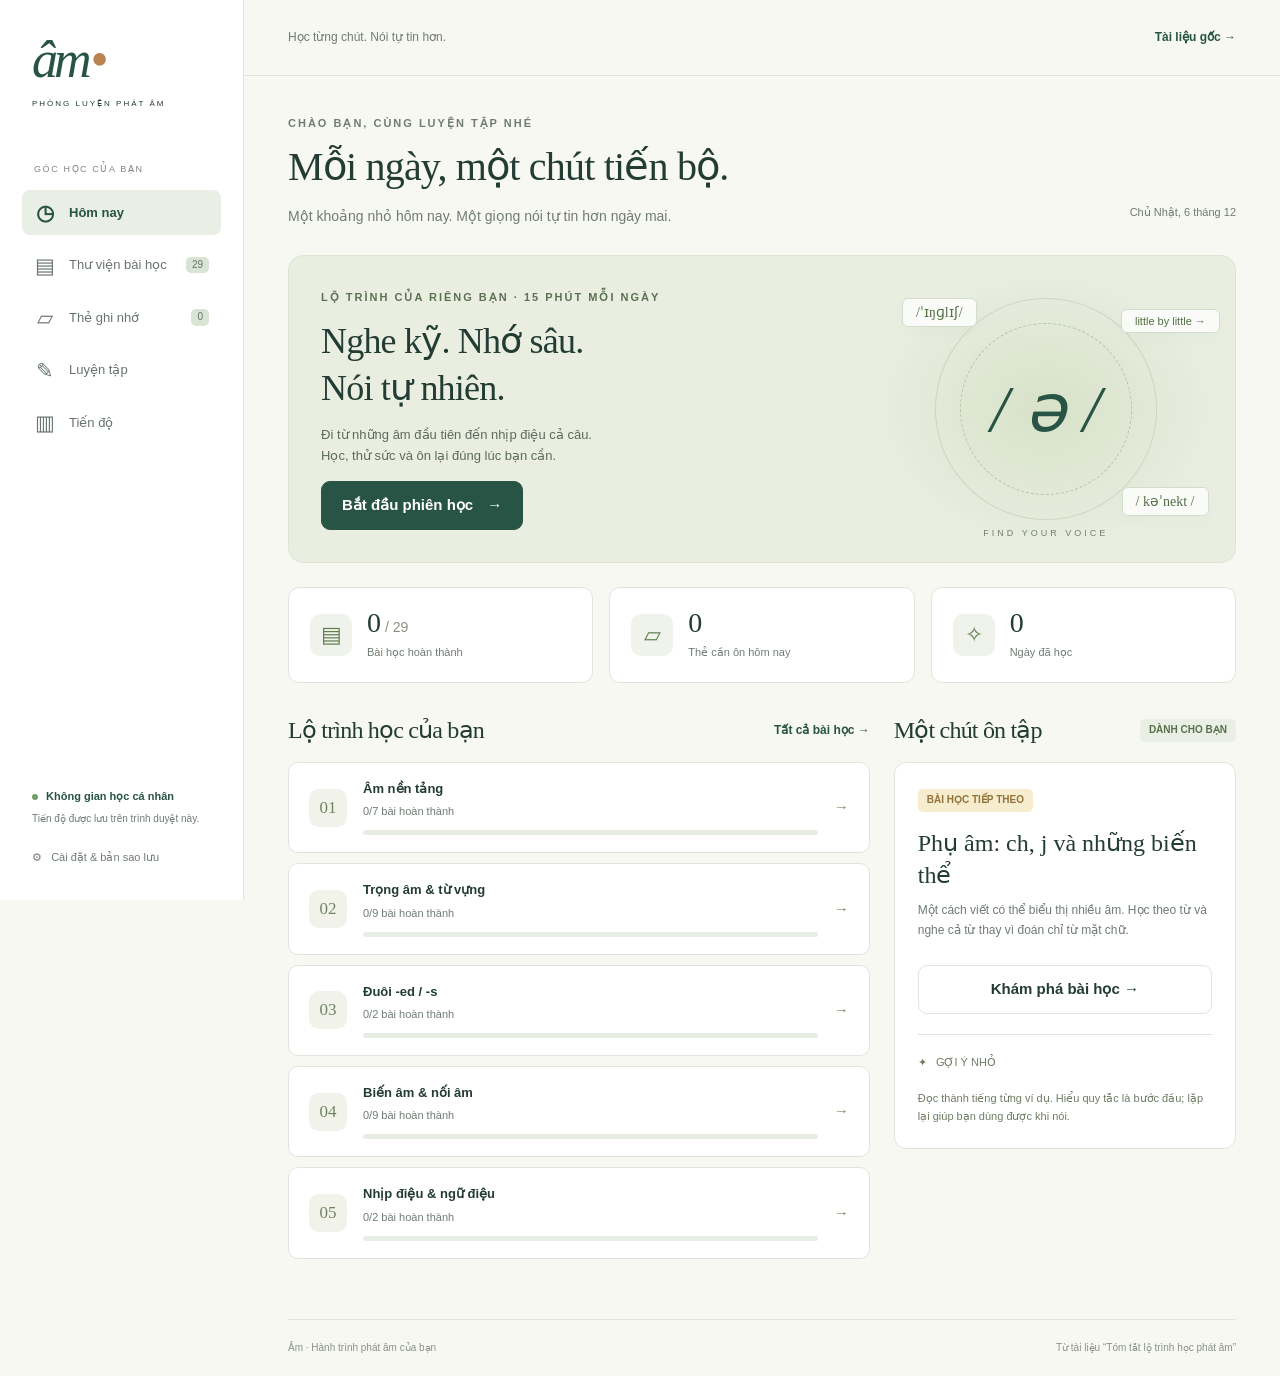
==== index.html @ 08840628 "Initial commit: pronunciation review app" ====
<!doctype html>
<html lang="vi">
<head>
<meta charset="UTF-8"><meta name="viewport" content="width=device-width, initial-scale=1">
<meta name="theme-color" content="#234d40"><meta name="description" content="Ôn tập phát âm tiếng Anh từ tài liệu của bạn: bài học, thẻ ghi nhớ, kiểm tra và lịch ôn cá nhân.">
<title>Âm · Phòng luyện phát âm</title>
<link rel="stylesheet" href="styles.css">
<script src="content.js" defer></script><script src="core.js" defer></script><script src="app.js" defer></script>
</head>
<body>
<a class="skip" href="#main">Đến nội dung chính</a>
<aside class="sidebar">
<a class="brand" href="#home" aria-label="Âm, trang chủ"><span class="brand-mark">âm<span>•</span></span><span class="brand-caption">PHÒNG LUYỆN PHÁT ÂM</span></a>
<div class="sidebar-label">GÓC HỌC CỦA BẠN</div>
<nav aria-label="Điều hướng chính">
<a href="#home" data-nav="home"><span aria-hidden="true">◷</span> Hôm nay</a>
<a href="#lessons" data-nav="lessons"><span aria-hidden="true">▤</span> Thư viện bài học <small id="lesson-count"></small></a>
<a href="#review" data-nav="review"><span aria-hidden="true">▱</span> Thẻ ghi nhớ <small id="due-count"></small></a>
<a href="#quiz" data-nav="quiz"><span aria-hidden="true">✎</span> Luyện tập</a>
<a href="#progress" data-nav="progress"><span aria-hidden="true">▥</span> Tiến độ</a>
<a class="mobile-only" href="#settings" data-nav="settings"><span aria-hidden="true">⚙</span> Cài đặt</a>
</nav>
<div class="sidebar-bottom"><div class="local-badge"><i></i> Không gian học cá nhân</div><p>Tiến độ được lưu trên trình duyệt này.</p><a href="#settings" data-nav="settings">⚙ &nbsp; Cài đặt & bản sao lưu</a></div>
</aside>
<div class="workspace">
<header class="topbar"><span>Học từng chút. Nói tự tin hơn.</span><a href="assets/source.pdf" target="_blank" rel="noopener">Tài liệu gốc <span aria-hidden="true">→</span></a></header>
<main id="main" tabindex="-1"></main>
<footer>Âm · Hành trình phát âm của bạn <span>Từ tài liệu “Tóm tắt lộ trình học phát âm”</span></footer>
</div>
<div id="toast" role="status" aria-live="polite"></div>
<dialog id="confirm-dialog"><form method="dialog"><h2 id="confirm-title">Xác nhận</h2><p id="confirm-text"></p><div class="actions"><button value="cancel">Hủy</button><button class="primary" value="confirm">Xác nhận</button></div></form></dialog>
<noscript>Hãy bật JavaScript để sử dụng bài học và lưu tiến độ.</noscript>
</body></html>
---- styles.css ----
:root{--paper:#f7f8f2;--white:#fff;--ink:#233c34;--muted:#707c73;--green:#285445;--pale:#e9efe4;--line:#e1e6dc;--orange:#b76e43;--yellow:#f6edcf;--red:#9b3d32;--shadow:0 7px 25px #233c3405}*{box-sizing:border-box}body{margin:0;color:var(--ink);background:var(--paper);font:15px/1.65 -apple-system,BlinkMacSystemFont,"Segoe UI",Arial,sans-serif}a{color:inherit;text-decoration:none}button,input,select{font:inherit}button,a,input,select{touch-action:manipulation}button{border:1px solid var(--line);padding:10px 17px;border-radius:9px;background:white;color:var(--ink);cursor:pointer;transition:background .15s,transform .15s}button:hover{background:var(--pale)}button:disabled{opacity:.55;cursor:default}button.primary,.button.primary{background:var(--green);color:white;border-color:var(--green)}button.primary:hover,.button.primary:hover{background:#183e30}a.button{display:inline-flex;align-items:center;justify-content:center;gap:14px;padding:11px 20px;border:1px solid var(--line);border-radius:9px;background:white;font-weight:600}button:focus-visible,a:focus-visible,input:focus-visible,select:focus-visible,summary:focus-visible{outline:3px solid #b9833d;outline-offset:4px}h1,h2,h3,p{margin-top:0}h1,h2{font-family:Georgia,"Times New Roman",serif;font-weight:400;letter-spacing:-.8px}h1{font-size:40px;line-height:1.25;margin-bottom:13px}h2{font-size:27px;line-height:1.3}h3{font-size:17px;line-height:1.4}p{margin-bottom:14px}.muted{color:var(--muted)}.eyebrow{font-size:11px;font-weight:700;letter-spacing:2px;color:var(--muted)}.sidebar{width:244px;position:fixed;inset:0 auto 0 0;background:#fff;border-right:1px solid var(--line);padding:34px 22px;display:flex;flex-direction:column;z-index:10}.brand{display:block;margin:0 10px 52px}.brand-mark{font:italic 52px/1 Georgia,serif;letter-spacing:-4px;color:var(--green)}.brand-mark>span{color:#b88251;font-style:normal;margin-left:3px}.brand-caption{display:block;font-size:8px;letter-spacing:2px;margin-top:11px}.sidebar-label{font-size:9px;letter-spacing:1.6px;color:#80887f;margin:0 12px 13px}nav{display:grid;gap:7px}nav a{display:flex;align-items:center;gap:13px;padding:12px;border-radius:8px;font-size:13px;color:#68746c}nav a>span{font-size:21px;line-height:1;width:22px;text-align:center}nav a.active{background:var(--pale);color:var(--green);font-weight:650}nav small{margin-left:auto;background:#d9e4d4;border-radius:5px;padding:0 6px;font-size:10px}.sidebar-bottom{margin-top:auto;font-size:11px;color:var(--muted);padding:20px 10px 0}.local-badge{font-weight:600;color:var(--green)}.local-badge i{display:inline-block;background:#729e68;width:6px;height:6px;border-radius:50%;margin-right:5px}.sidebar-bottom p{font-size:10px;margin:6px 0 20px}.workspace{margin-left:244px}.topbar{height:76px;border-bottom:1px solid var(--line);display:flex;justify-content:space-between;align-items:center;padding:0 44px;font-size:12px;color:var(--muted)}.topbar a{color:var(--green);font-weight:600}main{max-width:1280px;margin:auto;padding:38px 44px 60px;min-height:calc(100vh - 145px)}.page-head{display:flex;align-items:end;justify-content:space-between;gap:20px;margin-bottom:27px}.page-head p{margin-bottom:0;font-size:14px}.date{font-size:11px;color:var(--muted);white-space:nowrap;padding-bottom:7px}.hero{background:#e9eee1;border:1px solid #dde5d3;border-radius:15px;display:grid;grid-template-columns:1.5fr 1fr;overflow:hidden;position:relative;margin-bottom:24px}.hero-copy{padding:32px}.hero-copy h2{font-size:36px;margin:12px 0}.hero-copy p{max-width:430px;font-size:13px;color:#5c6b5b}.hero .eyebrow{color:#5c7152}.hero-art{display:flex;align-items:center;justify-content:center;position:relative;min-height:260px;background:radial-gradient(ellipse,#d7e2c8 0,transparent 65%)}.orbit{position:absolute;width:222px;height:222px;border:1px solid #b4c4a580;border-radius:50%;transform:rotate(-15deg)}.orbit:before{content:"";position:absolute;inset:24px;border:1px dashed #b4c4a5;border-radius:50%}.phonetic{font:italic 66px Georgia,serif;color:var(--green);position:relative}.art-tag{position:absolute;padding:5px 13px;background:#ffffffc9;border:1px solid #d3ddcb;border-radius:6px;color:#527044;font:14px Georgia;box-shadow:0 6px 15px #39522f06}.art-tag.one{top:42px;left:12%}.art-tag.two{bottom:46px;right:7%}.art-tag.three{top:53px;right:4%;font-family:inherit;font-size:11px}.hero-art small{position:absolute;bottom:21px;font-size:9px;letter-spacing:3px;color:#738366}.stats{display:grid;grid-template-columns:repeat(3,1fr);gap:16px;margin-bottom:32px}.stat{background:#fff;border:1px solid var(--line);border-radius:11px;padding:18px 21px;display:flex;gap:15px;align-items:center}.stat-icon{border-radius:10px;background:#f0f3eb;width:42px;height:42px;display:grid;place-items:center;font-size:22px;color:#637f52}.stat strong{font:28px Georgia;display:block;line-height:1.2}.stat small{font-size:11px;color:var(--muted)}.two-col{display:grid;grid-template-columns:minmax(0,1.7fr) minmax(260px,1fr);gap:24px}.section-head{display:flex;justify-content:space-between;align-items:center;margin-bottom:16px;gap:15px}.section-head h2{font-size:24px;margin:0}.text-link{color:var(--green);font-size:12px;font-weight:600}.path-list{display:grid;gap:10px}.path-item{background:white;border:1px solid var(--line);padding:17px 20px;border-radius:10px;display:flex;align-items:center;gap:16px}.path-item:hover{border-color:#9caf8d}.path-no{width:38px;height:38px;border-radius:10px;display:grid;place-items:center;background:#f1f3eb;color:#718363;font:17px Georgia;flex-shrink:0}.path-item h3{font-size:13px;margin:0 0 4px}.path-item p{margin:0;color:var(--muted);font-size:11px}.path-item .arrow{margin-left:auto;color:#78916b}.progress-line{height:5px;border-radius:5px;background:#e8ede3;overflow:hidden;margin-top:10px}.progress-line>div{height:100%;background:#6e8b60;border-radius:5px}.daily-card{background:#fff;border:1px solid var(--line);border-radius:12px;padding:23px}.daily-card .chip{background:var(--yellow);color:#93713b}.daily-card h3{font:24px/1.35 Georgia;margin:15px 0 10px}.daily-card p{font-size:12px;color:var(--muted)}.daily-card .button{width:100%;margin-top:10px}.little-tip{border-top:1px solid var(--line);margin-top:20px;padding-top:18px;color:#6f7c64;font-size:11px}.chapter-label{font-size:10px;letter-spacing:1.5px;color:var(--muted);text-transform:uppercase;margin:26px 0 12px}.chip{display:inline-block;border-radius:5px;padding:3px 9px;font-size:10px;background:var(--pale);color:#587149;font-weight:600}.toolbar{display:flex;gap:12px;flex-wrap:wrap;margin:23px 0}input[type=search]{flex:1;min-width:180px}input,select{background:#fff;border:1px solid var(--line);border-radius:8px;color:var(--ink);padding:11px 13px;max-width:100%}.lesson-grid{display:grid;grid-template-columns:repeat(3,minmax(0,1fr));gap:16px}.lesson-card{display:flex;flex-direction:column;background:#fff;border:1px solid var(--line);border-radius:12px;padding:22px;box-shadow:var(--shadow)}.lesson-card:hover{border-color:#9caf8d}.lesson-card h3{margin:16px 0 9px;font-size:16px}.lesson-card p{font-size:12px;color:var(--muted);flex:1}.lesson-card .card-bottom{display:flex;justify-content:space-between;font-size:10px;color:#6d7c60;border-top:1px solid #eef0e9;padding-top:13px;margin-top:7px}.back{font-size:12px;display:inline-block;color:var(--green);margin-bottom:20px}.lesson-layout{display:grid;grid-template-columns:minmax(0,1fr) 255px;gap:25px}.panel{background:white;padding:26px;border:1px solid var(--line);border-radius:12px;margin-bottom:20px}.panel h2{font-size:24px;margin-bottom:17px}.rules{padding:0;list-style:none;counter-reset:rules}.rules li{padding:12px 0 12px 41px;position:relative;border-bottom:1px solid #eef1e9;font-size:14px}.rules li:before{counter-increment:rules;content:counter(rules,decimal-leading-zero);position:absolute;left:0;top:13px;font:17px Georgia;color:#799069}.rules li:last-child{border:0}.note{background:#f8f3e6;border:1px solid #eae0c7;border-radius:9px;padding:16px 19px;font-size:12px;line-height:1.8;margin:18px 0}.note strong{display:block;color:#8b6c3d;margin-bottom:4px}.examples{display:grid;grid-template-columns:1fr 1fr;gap:12px}.example{background:#f7f8f3;border:1px solid #e7eadf;border-radius:9px;padding:15px;position:relative}.example .word{display:block;font:21px Georgia;margin-right:38px;overflow-wrap:anywhere}.example .ipa{font-size:13px;color:#678450;display:block;margin:5px 0}.example p{font-size:11px;margin:8px 0 0;color:var(--muted)}.listen{padding:5px 9px;font-size:13px;position:absolute;top:13px;right:12px;border-color:#dce5d4}.sticky{position:sticky;top:25px;align-self:start}.side-meta{font-size:12px;line-height:1.8}.side-meta .button,.side-meta button{width:100%;margin-top:12px}.actions{display:flex;gap:10px;align-items:center;flex-wrap:wrap}.source-text{white-space:pre-wrap;max-height:400px;overflow:auto;font:12px/1.8 ui-monospace,monospace;background:#f7f8f3;border-radius:8px;padding:16px}.source summary{cursor:pointer;font-size:13px;font-weight:600;margin:10px 0}.centered{max-width:760px;margin:0 auto}.quiz-card,.flashcard{background:#fff;border:1px solid var(--line);border-radius:16px;padding:35px;margin:20px 0}.quiz-card h2,.flashcard h2{font:28px/1.5 Georgia;margin:24px 0}.options{display:grid;gap:11px;margin-top:25px}.option{text-align:left;padding:16px 19px;font-size:16px;display:flex;gap:16px;align-items:center}.option b{font-size:11px;width:27px;height:27px;display:grid;place-items:center;border:1px solid var(--line);border-radius:6px;font-weight:500}.option.correct{background:#edf4e6;border-color:#91b27b;color:#315522}.option.incorrect{background:#f9ede7;border-color:#c69788;color:var(--red)}.feedback{padding:17px;border-radius:8px;background:var(--pale);margin:20px 0;font-size:14px}.feedback.bad{background:#f9ede7}.feedback p{margin:6px 0 0}.flashcard{min-height:350px;text-align:center;display:flex;flex-direction:column;align-items:center;justify-content:center;background:linear-gradient(140deg,#fff,#f2f5eb)}.flashcard h2{margin:25px 0}.flash-answer{border-top:1px solid var(--line);padding-top:20px;width:100%;margin-top:20px}.flash-answer strong{font:32px Georgia}.flash-answer p{font-size:14px;margin-top:15px}.review-ratings{display:grid;grid-template-columns:repeat(3,1fr);gap:12px}.review-ratings button small{display:block;color:var(--muted);font-size:11px}.empty{text-align:center;padding:45px 25px}.empty .empty-symbol{font:60px Georgia;color:#789268;margin-bottom:15px}.empty p{color:var(--muted)}.result-number{font:64px Georgia;color:var(--green)}.mistake{padding:17px 0;border-bottom:1px solid var(--line);font-size:13px}.mistake strong{display:block}.mistake p{margin:5px 0;color:var(--muted)}.week{display:grid;grid-template-columns:repeat(7,1fr);gap:10px;text-align:center;margin-top:20px}.week>div{border-radius:9px;background:#f0f3ea;padding:13px 3px;font-size:11px}.week b{display:block;font:23px Georgia;margin-top:7px}.week .today{background:#dfe9d5}.setting-row{display:flex;align-items:center;gap:18px;justify-content:space-between;padding:17px 0;border-bottom:1px solid var(--line)}.setting-row label{font-weight:600;font-size:14px}.setting-row p{font-size:12px;color:var(--muted);margin:4px 0 0}.danger{color:var(--red)}.loading{padding:50px}.skip{position:fixed;top:-100px;left:20px;z-index:100;background:white;padding:12px}.skip:focus{top:10px}footer{display:flex;justify-content:space-between;border-top:1px solid var(--line);margin:0 44px;padding:20px 0;color:#8a9285;font-size:10px}#toast{position:fixed;bottom:25px;left:50%;transform:translateX(-50%);max-width:90vw;border-radius:9px;background:#234d40;color:white;padding:12px 22px;z-index:200;font-size:13px;box-shadow:0 5px 25px #233c3426;display:none}#toast.show{display:block}dialog{border:1px solid var(--line);border-radius:15px;padding:30px;max-width:460px;width:90%;color:var(--ink)}dialog::backdrop{background:#16281e77}dialog h2{font-size:25px}dialog p{font-size:14px}.sr-only{position:absolute;width:1px;height:1px;overflow:hidden;clip:rect(0,0,0,0)}
@media(min-width:1500px){main{padding-top:45px}.hero{min-height:285px}.hero-copy{padding:38px}.hero-art{min-height:285px}}
@media(max-width:1100px){.sidebar{width:205px;padding:28px 13px}.workspace{margin-left:205px}main{padding:30px 27px 45px}.topbar{padding:0 27px}.lesson-grid{grid-template-columns:repeat(2,minmax(0,1fr))}.two-col{grid-template-columns:1fr}.hero-copy h2{font-size:31px}.lesson-layout{grid-template-columns:minmax(0,1fr) 220px}.hero-art .three{display:none}.daily-card{display:grid;grid-template-columns:1fr 1fr;gap:0 20px}.daily-card .chip{justify-self:start}.daily-card .little-tip{grid-column:2;grid-row:2/5;margin:0;align-self:center}.daily-card h3{font-size:22px}}
@media(max-width:760px){.sidebar{position:static;width:auto;padding:16px 18px;border-right:0;border-bottom:1px solid var(--line)}.brand{margin:0;display:flex;align-items:center;gap:20px}.brand-mark{font-size:37px}.brand-caption{font-size:8px;letter-spacing:1.4px;margin-top:0}.sidebar-label,.sidebar-bottom{display:none}nav{display:flex;margin-top:18px;gap:5px;overflow-x:auto;padding:2px 0 5px}nav a{font-size:11px;padding:8px 10px;gap:6px;white-space:nowrap}nav a>span{font-size:17px;width:18px}nav small{display:none}.workspace{margin:0}.topbar{height:50px;padding:0 20px;font-size:10px}main{padding:27px 20px 40px}.page-head{align-items:start}.date{display:none}h1{font-size:32px}.hero{grid-template-columns:1fr}.hero-copy{padding:25px}.hero-art{display:none}.hero-copy h2{font-size:31px}.stats{gap:8px;margin-bottom:25px}.stat{padding:15px 10px;gap:0;display:block}.stat-icon{display:none}.stat strong{font-size:26px}.stat small{font-size:10px}.lesson-grid{grid-template-columns:1fr}.lesson-layout{display:flex;flex-direction:column}.sticky{position:static;order:-1}.side-meta{padding:18px}.side-meta h3{margin-bottom:6px}.side-meta .button,.side-meta button{width:auto;margin-right:6px}.panel{padding:22px}.examples{grid-template-columns:1fr}.quiz-card,.flashcard{padding:22px}.quiz-card h2,.flashcard h2{font-size:24px}.review-ratings{gap:7px}.review-ratings button{padding:10px 5px;font-size:12px}.daily-card{display:block}.daily-card .little-tip{margin-top:20px}.setting-row{display:block}.setting-row select{margin-top:12px;width:100%}.setting-row input[type=range]{width:100%;margin-top:15px}footer{margin:0 20px;font-size:9px;gap:20px}footer span{max-width:180px;text-align:right}.week{gap:4px}.toolbar select{width:100%}.actions .button{flex:1}.path-item{padding:15px}.path-item h3{font-size:12px}}
@media(prefers-reduced-motion:reduce){*{scroll-behavior:auto!important;transition:none!important}}

main:focus{outline:none}

nav .mobile-only{display:none}
@media(max-width:760px){nav{flex-wrap:wrap;overflow:visible;gap:5px}nav a,nav .mobile-only{display:flex;flex:1 0 28%;font-size:10px;padding:8px 6px;white-space:normal}nav a>span{width:16px;font-size:16px;flex-shrink:0}}
/* Improvements from the hands-on UX review. */
.resume-panel{display:flex;align-items:center;justify-content:space-between;gap:24px;background:#e8efdf;border:1px solid #cfddc3;padding:24px;border-radius:12px;margin:0 0 25px}.resume-panel h2{font-size:23px;margin:8px 0}.resume-panel p{font-size:13px;margin:0}.resume-panel .button{flex-shrink:0}.audio-help{background:#f8f3e6;border:1px solid #e9dfc4;border-radius:8px;padding:13px 16px;margin:16px 0;font-size:12px}.audio-help p{margin:0 0 5px}.audio-help.ready{background:#f0f4e9;border-color:#dce5d2}.audio-help.ready p{color:#4d6644}.audio-help .text-link{font-size:12px}.example .word{margin-right:78px}.listen{min-width:70px;min-height:44px;padding:8px 10px;font-size:12px}.example .ipa{font-size:16px}.example p{font-size:12px;color:#5d6b61}.option:disabled{opacity:1}.review-ratings button.primary small{color:#eef5e7}.lesson-jump{display:none}#question-title:focus,.feedback:focus,#lesson-actions:focus{outline:none}#question-title,#lesson-actions{scroll-margin-top:20px}
@media(max-width:760px){.lesson-layout>.sticky{order:0}.lesson-jump{display:block;margin:-8px 0 20px}.lesson-jump button{font-size:12px;min-height:44px;width:100%;background:#edf2e5}.resume-panel{display:block;padding:20px}.resume-panel .button{margin-top:17px;width:100%}.rules li{font-size:15px}.example p{font-size:13px}.review-ratings button{min-height:60px}.option{font-size:17px}.panel h2{font-size:25px}.topbar{font-size:11px}.sidebar-bottom{font-size:12px}}
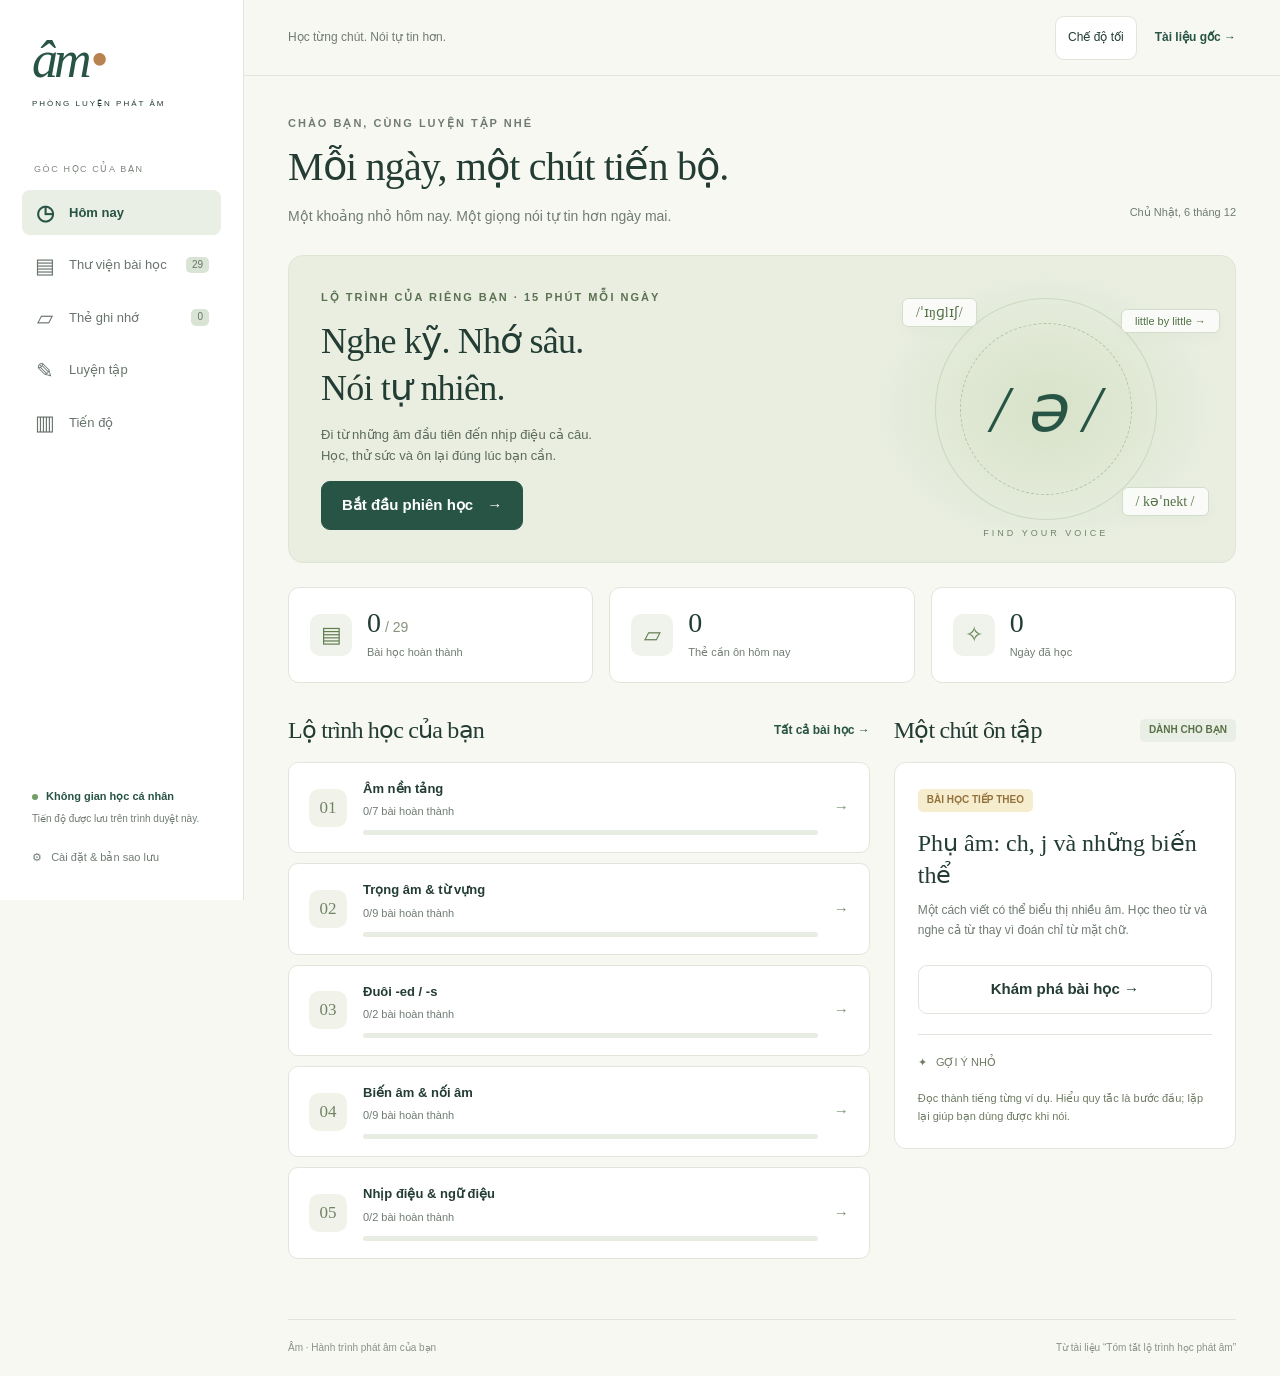
==== commit 78bf1809: "Add persistent dark mode and responsive theme toggle" ====
--- a/index.html
+++ b/index.html
@@ -4,6 +4,9 @@
 <meta charset="UTF-8"><meta name="viewport" content="width=device-width, initial-scale=1">
 <meta name="theme-color" content="#234d40"><meta name="description" content="Ôn tập phát âm tiếng Anh từ tài liệu của bạn: bài học, thẻ ghi nhớ, kiểm tra và lịch ôn cá nhân.">
 <title>Âm · Phòng luyện phát âm</title>
+<script>
+try { if (localStorage.getItem('am-theme') === 'dark') document.documentElement.dataset.theme = 'dark'; } catch {}
+</script>
 <link rel="stylesheet" href="styles.css">
 <script src="content.js" defer></script><script src="core.js" defer></script><script src="app.js" defer></script>
 </head>
@@ -23,7 +26,7 @@
 <div class="sidebar-bottom"><div class="local-badge"><i></i> Không gian học cá nhân</div><p>Tiến độ được lưu trên trình duyệt này.</p><a href="#settings" data-nav="settings">⚙ &nbsp; Cài đặt & bản sao lưu</a></div>
 </aside>
 <div class="workspace">
-<header class="topbar"><span>Học từng chút. Nói tự tin hơn.</span><a href="assets/source.pdf" target="_blank" rel="noopener">Tài liệu gốc <span aria-hidden="true">→</span></a></header>
+<header class="topbar"><span>Học từng chút. Nói tự tin hơn.</span><div class="topbar-actions"><button id="theme-toggle" type="button" aria-label="Chế độ tối" aria-pressed="false">Chế độ tối</button><a href="assets/source.pdf" target="_blank" rel="noopener">Tài liệu gốc <span aria-hidden="true">→</span></a></div></header>
 <main id="main" tabindex="-1"></main>
 <footer>Âm · Hành trình phát âm của bạn <span>Từ tài liệu “Tóm tắt lộ trình học phát âm”</span></footer>
 </div>
--- a/styles.css
+++ b/styles.css
@@ -11,3 +11,34 @@
 /* Improvements from the hands-on UX review. */
 .resume-panel{display:flex;align-items:center;justify-content:space-between;gap:24px;background:#e8efdf;border:1px solid #cfddc3;padding:24px;border-radius:12px;margin:0 0 25px}.resume-panel h2{font-size:23px;margin:8px 0}.resume-panel p{font-size:13px;margin:0}.resume-panel .button{flex-shrink:0}.audio-help{background:#f8f3e6;border:1px solid #e9dfc4;border-radius:8px;padding:13px 16px;margin:16px 0;font-size:12px}.audio-help p{margin:0 0 5px}.audio-help.ready{background:#f0f4e9;border-color:#dce5d2}.audio-help.ready p{color:#4d6644}.audio-help .text-link{font-size:12px}.example .word{margin-right:78px}.listen{min-width:70px;min-height:44px;padding:8px 10px;font-size:12px}.example .ipa{font-size:16px}.example p{font-size:12px;color:#5d6b61}.option:disabled{opacity:1}.review-ratings button.primary small{color:#eef5e7}.lesson-jump{display:none}#question-title:focus,.feedback:focus,#lesson-actions:focus{outline:none}#question-title,#lesson-actions{scroll-margin-top:20px}
 @media(max-width:760px){.lesson-layout>.sticky{order:0}.lesson-jump{display:block;margin:-8px 0 20px}.lesson-jump button{font-size:12px;min-height:44px;width:100%;background:#edf2e5}.resume-panel{display:block;padding:20px}.resume-panel .button{margin-top:17px;width:100%}.rules li{font-size:15px}.example p{font-size:13px}.review-ratings button{min-height:60px}.option{font-size:17px}.panel h2{font-size:25px}.topbar{font-size:11px}.sidebar-bottom{font-size:12px}}
+
+/* Theme choice is independent of learning progress and backup imports. */
+:root{color-scheme:light}
+.topbar-actions{display:flex;align-items:center;gap:18px}
+#theme-toggle{min-height:44px;padding:8px 12px;font-size:12px;white-space:nowrap}
+:root[data-theme=dark]{color-scheme:dark;--paper:#131c19;--white:#1d2923;--ink:#e4ece5;--muted:#acb9af;--green:#a5d4b8;--pale:#2a3c30;--line:#3c4d42;--orange:#e1ac83;--yellow:#403622;--red:#ffb4a5;--shadow:0 7px 25px #0002}
+[data-theme=dark] :is(button,a.button,input,select,.sidebar,.stat,.path-item,.daily-card,.lesson-card,.panel,.quiz-card,.skip,dialog){background:var(--white)}
+[data-theme=dark] :is(button.primary,.button.primary){background:#35664b;color:#fff;border-color:#729a7e}
+[data-theme=dark] :is(button:hover,a.button:hover){background:var(--pale)}
+[data-theme=dark] :is(button.primary:hover,.button.primary:hover){background:#437e5d}
+[data-theme=dark] :is(nav a,.sidebar-label,.little-tip,footer,.hero-copy p,.hero .eyebrow,.hero-art small,.lesson-card .card-bottom,.example p){color:var(--muted)}
+[data-theme=dark] nav a.active{color:var(--green)}
+[data-theme=dark] :is(nav small,.stat-icon,.path-no,.week>div,.example,.source-text,.lesson-jump button){background:var(--pale);color:var(--ink);border-color:var(--line)}
+[data-theme=dark] .hero{background:#24372b;border-color:var(--line)}
+[data-theme=dark] .hero-art{background:radial-gradient(ellipse,#3d5741 0,transparent 65%)}
+[data-theme=dark] .art-tag{background:#1d2923e6;border-color:var(--line);color:var(--green)}
+[data-theme=dark] :is(.chip,.example .ipa,.rules li:before,.path-item .arrow){color:var(--green)}
+[data-theme=dark] :is(.lesson-card .card-bottom,.rules li){border-color:var(--line)}
+[data-theme=dark] :is(.note,.audio-help){background:#362f22;border-color:#665638}
+[data-theme=dark] :is(.note strong,.daily-card .chip){color:#eed198}
+[data-theme=dark] :is(.audio-help.ready,.resume-panel){background:#293d2c;border-color:#4c6850}
+[data-theme=dark] .audio-help.ready p{color:var(--green)}
+[data-theme=dark] .flashcard{background:linear-gradient(140deg,var(--white),#293d2c)}
+[data-theme=dark] .option.correct{background:#294331;border-color:#8fbd8c;color:#d7f0cb}
+[data-theme=dark] :is(.option.incorrect,.feedback.bad){background:#482d29;border-color:#c78c7d;color:#ffd0c3}
+[data-theme=dark] .week .today{background:#36543c}
+[data-theme=dark] .progress-line{background:var(--pale)}
+[data-theme=dark] .progress-line>div{background:#9bbb88}
+[data-theme=dark] dialog::backdrop{background:#0009}
+@media(max-width:760px){.topbar{height:auto;min-height:62px;gap:12px;padding-top:8px;padding-bottom:8px}.topbar>span{max-width:130px}.topbar-actions{gap:10px}#theme-toggle{font-size:11px;padding:8px}}
+.two-col>*{min-width:0}
